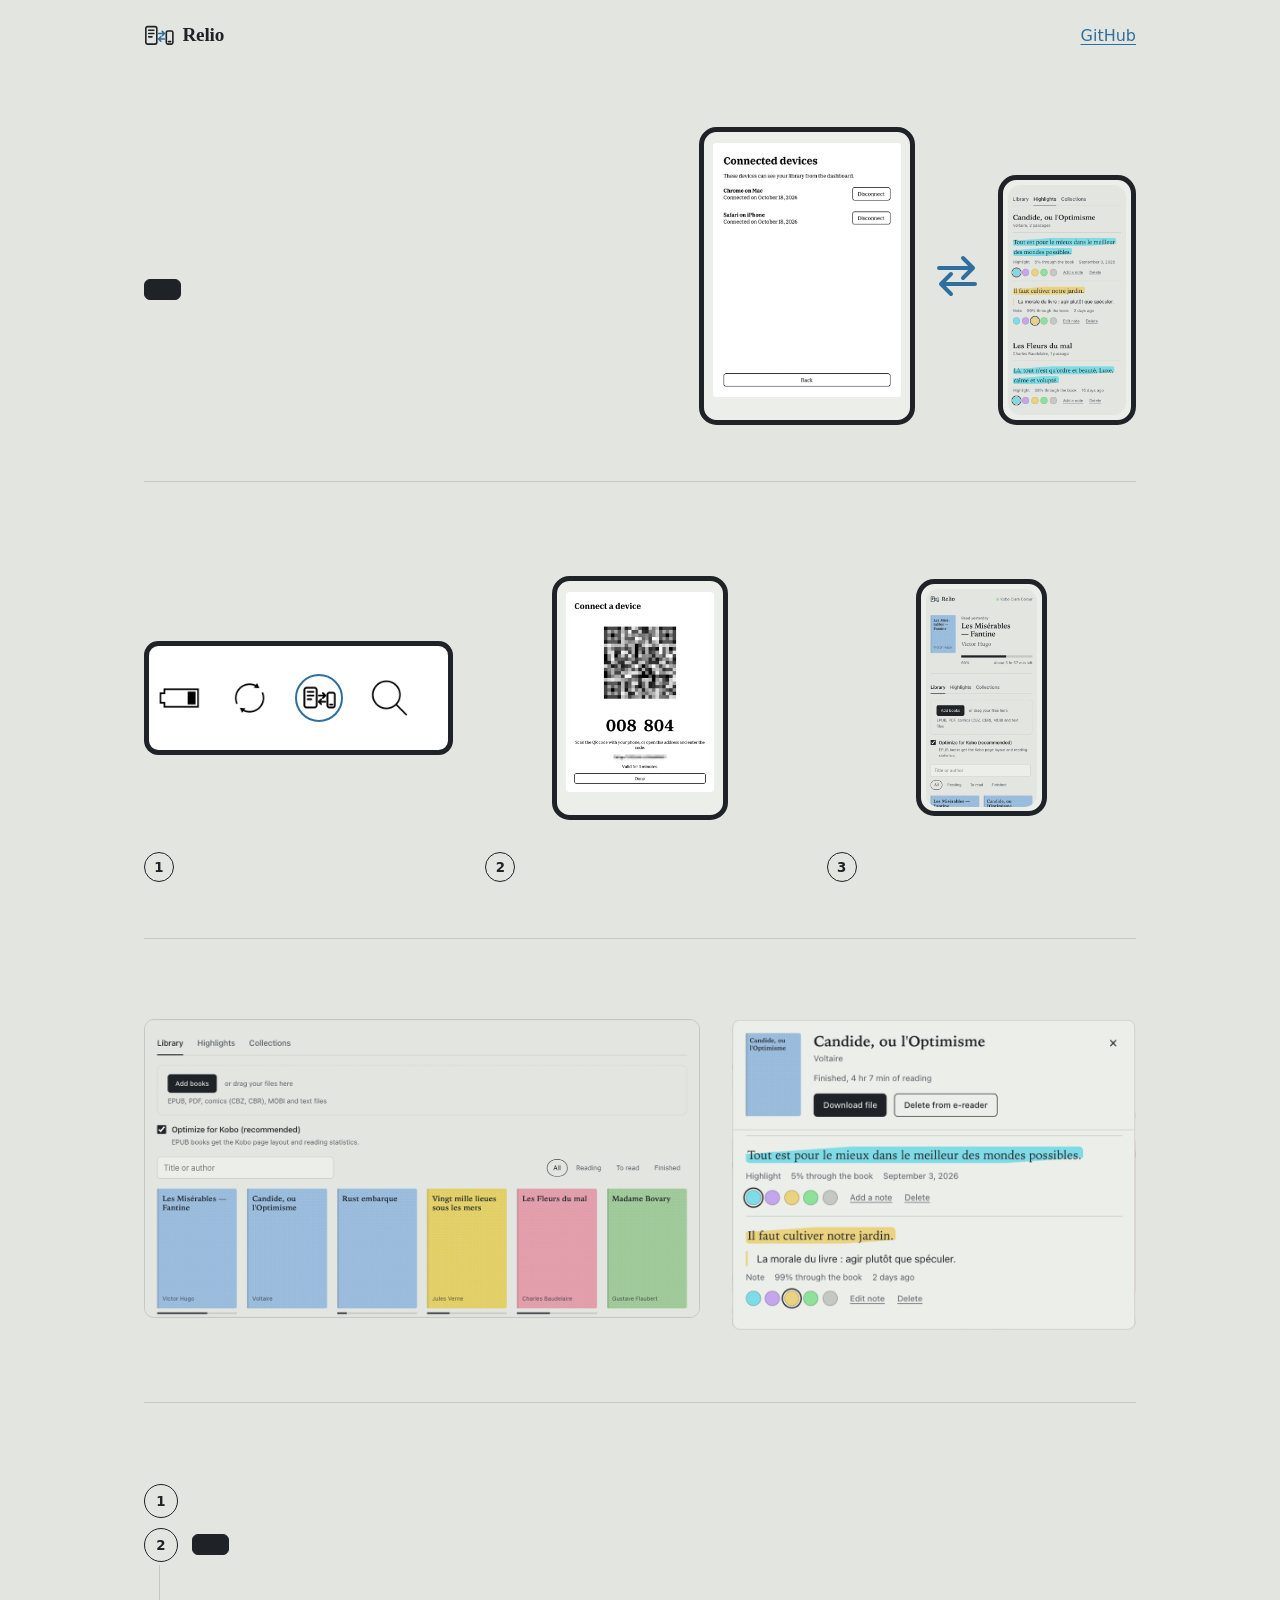
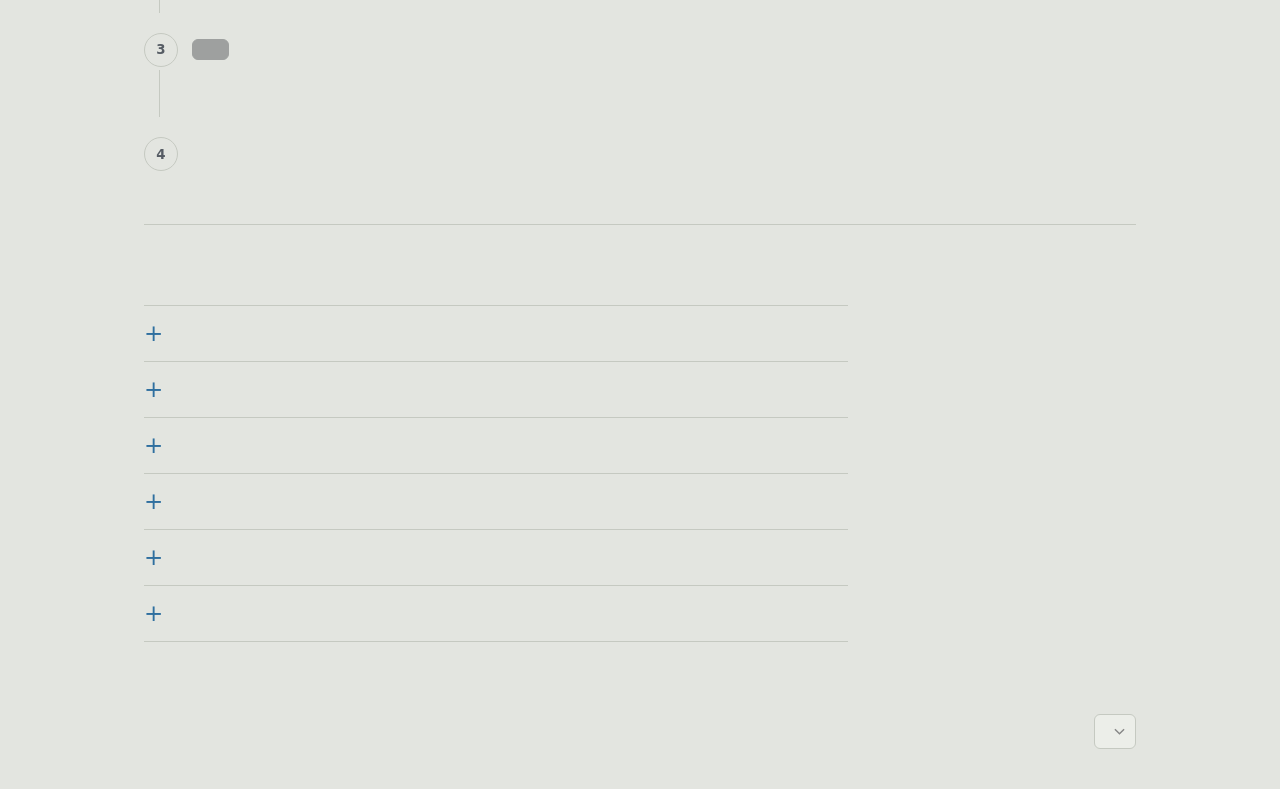
==== web/site/index.html @ ad75dd7f "Relio 0.1.0" ====
<!doctype html>
<html lang="en">
<head>
  <meta charset="utf-8">
  <meta name="viewport" content="width=device-width, initial-scale=1, viewport-fit=cover">
  <meta name="referrer" content="no-referrer">
  <meta name="description" content="Add books to your Kobo and manage its library from your phone or computer, over your Wi-Fi.">
  <meta name="theme-color" content="#e3e5e0" media="(prefers-color-scheme: light)">
  <meta name="theme-color" content="#1a1c1e" media="(prefers-color-scheme: dark)">
  <title>Relio</title>
  <link rel="icon" href="icon.svg" type="image/svg+xml">
  <link rel="stylesheet" href="site.css">
</head>
<body>
  <header class="topbar">
    <span class="brand"><svg class="brand-mark" viewBox="0 0 42 42" aria-hidden="true"><rect x="2.5" y="9" width="15" height="24" rx="2.5"/><path d="M6.5 14h7M6.5 18.5h7M6.5 23h4.5"/><rect x="30.5" y="15" width="9" height="18" rx="2.2"/><path d="M33.5 29.5h3"/><path class="brand-arrows" d="M20 18.5h8M25 15.5l3 3-3 3M28 26h-8M23 23l-3 3 3 3"/></svg>Relio</span>
    <a class="quiet-link" href="https://github.com/andronedev/relio">GitHub</a>
  </header>

  <main>
    <section class="hero">
      <div class="hero-text">
        <h1 data-i18n="heroTitle"></h1>
        <p class="lede" data-i18n="heroText"></p>
        <p class="actions">
          <a class="button" href="#install" data-i18n="installCta"></a>
          <a class="quiet-link" href="https://github.com/andronedev/relio" data-i18n="sourceLink"></a>
        </p>
      </div>
      <div class="pair" aria-hidden="true">
        <div class="device reader"><img src="kobo-panel.png" alt="" width="536" height="724"></div>
        <svg class="trip" viewBox="0 0 24 24"><path d="M3 8h17M15 3l5 5-5 5M21 16H4M9 11l-5 5 5 5"/></svg>
        <div class="device phone">
          <picture>
            <source srcset="phone-highlights-dark.png" media="(prefers-color-scheme: dark)">
            <img src="phone-highlights-light.png" alt="" width="780" height="1520">
          </picture>
        </div>
      </div>
    </section>

    <section class="how" aria-labelledby="how-title">
      <h2 id="how-title" data-i18n="howTitle"></h2>
      <ol class="how-steps">
        <li>
          <div class="stage">
            <div class="bar"><img src="kobo-bar.png" alt="" width="340" height="112"><span class="ring"></span></div>
          </div>
          <p data-i18n="how1"></p>
        </li>
        <li>
          <div class="stage"><div class="device reader"><img src="kobo-pair.png" alt="" width="536" height="724"></div></div>
          <p data-i18n="how2"></p>
        </li>
        <li>
          <div class="stage">
            <div class="device phone">
              <picture>
                <source srcset="phone-library-dark.png" media="(prefers-color-scheme: dark)">
                <img src="phone-library-light.png" alt="" width="780" height="1520">
              </picture>
            </div>
          </div>
          <p data-i18n="how3"></p>
        </li>
      </ol>
    </section>

    <section class="library" aria-labelledby="library-title">
      <h2 id="library-title" data-i18n="libraryTitle"></h2>
      <div class="shots">
        <figure>
          <picture>
            <source srcset="library-dark.png" media="(prefers-color-scheme: dark)">
            <img src="library-light.png" alt="" width="1240" height="665">
          </picture>
          <figcaption data-i18n="libraryText"></figcaption>
        </figure>
        <figure>
          <picture>
            <source srcset="book-dark.png" media="(prefers-color-scheme: dark)">
            <img src="book-light.png" alt="" width="900" height="692">
          </picture>
          <figcaption data-i18n="bookText"></figcaption>
        </figure>
      </div>
    </section>

    <section class="install" id="install" aria-labelledby="install-title">
      <h2 id="install-title" data-i18n="title"></h2>
      <ol class="steps">
        <li class="step" id="step-plug" data-state="active">
          <h3 data-i18n="plugTitle"></h3>
          <p data-i18n="plugText"></p>
        </li>

        <li class="step" id="step-pick" data-state="active">
          <h3 data-i18n="pickTitle"></h3>
          <p data-i18n="pickText"></p>
          <button class="button" id="pick" type="button" data-i18n="pickButton"></button>
          <p class="status" id="pick-status" role="status"></p>
        </li>

        <li class="step" id="step-install" data-state="pending">
          <h3 data-i18n="installTitle"></h3>
          <p data-i18n="installText"></p>
          <button class="button" id="install" type="button" disabled data-i18n="installButton"></button>
          <p class="status" id="install-status" role="status"></p>
        </li>

        <li class="step" id="step-finish" data-state="pending">
          <h3 data-i18n="finishTitle"></h3>
          <p data-i18n="finishText"></p>
        </li>
      </ol>

      <div class="fallback" id="fallback" hidden>
        <h3 data-i18n="fallbackTitle"></h3>
        <p data-i18n="fallbackText"></p>
        <a class="button" href="KoboRoot.tgz" download data-i18n="fallbackButton"></a>
      </div>
    </section>

    <section class="faq" aria-labelledby="faq-title">
      <h2 id="faq-title" data-i18n="faqTitle"></h2>
      <details><summary data-i18n="q1"></summary><p data-i18n="a1"></p></details>
      <details><summary data-i18n="q2"></summary><p data-i18n="a2"></p></details>
      <details><summary data-i18n="q3"></summary><p data-i18n="a3"></p></details>
      <details><summary data-i18n="q4"></summary><p data-i18n="a4"></p></details>
      <details><summary data-i18n="q5"></summary><p data-i18n="a5"></p></details>
      <details><summary data-i18n="q6"></summary><p data-i18n="a6"></p></details>
    </section>
  </main>

  <footer class="site-footer">
    <p data-i18n="footerLicense"></p>
    <label class="language">
      <span data-i18n="language"></span>
      <select id="language"></select>
    </label>
  </footer>

  <script src="install.js" type="module"></script>
</body>
</html>
---- web/site/site.css ----
:root {
  --paper: #e3e5e0;
  --paper-raised: #eceee9;
  --ink: #1f2328;
  --ink-soft: #565c64;
  --rule: #c5c9c1;
  --focus: #2f5f8f;
  --accent: #2f6f9f;
  --done: #a3cd9d;

  --serif: "Iowan Old Style", "Charter", "Bitstream Charter", "Sitka Text", Cambria, Georgia, serif;
  --sans: system-ui, -apple-system, "Segoe UI", Roboto, sans-serif;

  --step--1: 0.833rem;
  --step-0: 1rem;
  --step-1: 1.2rem;
  --step-2: 1.44rem;
  --step-3: 1.728rem;
  --step-5: clamp(2.2rem, 1.4rem + 3.4vw, 3.4rem);

  color-scheme: light dark;
}

@media (prefers-color-scheme: dark) {
  :root {
    --paper: #1a1c1e;
    --paper-raised: #232628;
    --ink: #dcdfd8;
    --ink-soft: #9aa09a;
    --rule: #34383a;
    --focus: #8fb6de;
    --accent: #8fb6de;
    --done: #4c7448;
  }
}

* { box-sizing: border-box; }

body {
  margin: 0;
  background: var(--paper);
  color: var(--ink);
  font: var(--step-0)/1.6 var(--sans);
  -webkit-font-smoothing: antialiased;
}

:focus-visible { outline: 2px solid var(--focus); outline-offset: 2px; }

h1, h2, h3, p, li, summary { overflow-wrap: anywhere; }

.topbar, main, .site-footer {
  max-width: 64rem;
  margin-inline: auto;
  padding-inline: max(1rem, env(safe-area-inset-left)) max(1rem, env(safe-area-inset-right));
}

.topbar {
  display: flex;
  align-items: center;
  justify-content: space-between;
  gap: 1rem;
  padding-block: max(1.25rem, env(safe-area-inset-top)) 1.25rem;
}

.brand { display: inline-flex; align-items: center; gap: 0.4em; font: 700 var(--step-1) var(--serif); letter-spacing: -0.01em; }

.brand-mark {
  width: 1.6em;
  height: 1.6em;
  fill: none;
  stroke: currentColor;
  stroke-width: 2.2;
  stroke-linecap: round;
  stroke-linejoin: round;
}

.brand-arrows { stroke: var(--accent); }

.quiet-link { color: var(--accent); text-underline-offset: 0.2em; }

.button {
  display: inline-block;
  padding: 0.6rem 1.1rem;
  border: 1px solid var(--ink);
  border-radius: 6px;
  background: var(--ink);
  color: var(--paper);
  font: 500 var(--step--1) var(--sans);
  text-decoration: none;
  cursor: pointer;
}

.button:disabled { opacity: 0.35; cursor: not-allowed; }

main > section { padding-block: 3.5rem; }
main > section + section { border-top: 1px solid var(--rule); }

h2 {
  margin: 0 0 1.5rem;
  font: 600 var(--step-3)/1.15 var(--serif);
  letter-spacing: -0.015em;
}

/* Hero: the icon, drawn at full size with the real screens inside. */

.hero {
  display: grid;
  gap: 3rem;
  align-items: center;
}

@media (min-width: 52rem) {
  .hero { grid-template-columns: minmax(0, 1fr) auto; }
}

h1 {
  margin: 0 0 1rem;
  font: 600 var(--step-5)/1.05 var(--serif);
  letter-spacing: -0.025em;
  text-wrap: balance;
}

.lede {
  max-width: 32rem;
  margin: 0 0 1.75rem;
  color: var(--ink-soft);
  font: var(--step-1)/1.55 var(--serif);
}

.actions { display: flex; flex-wrap: wrap; align-items: center; gap: 0.75rem 1.5rem; margin: 0; }

.pair {
  display: flex;
  align-items: flex-end;
  justify-content: center;
  gap: clamp(0.6rem, 2vw, 1.1rem);
}

.device {
  border: 0.32rem solid var(--ink);
  background: var(--paper-raised);
}

.device img { display: block; width: 100%; height: auto; }

.reader { width: clamp(9rem, 30vw, 13.5rem); padding: 0.7rem 0.55rem 1.4rem; border-radius: 1.1rem; }
.reader img { border-radius: 0.2rem; }
.phone { width: clamp(6rem, 19vw, 8.6rem); padding: 0.3rem; border-radius: 1.15rem; }
.phone img { border-radius: 0.8rem; }

.trip {
  flex: none;
  align-self: center;
  width: clamp(2rem, 6vw, 3rem);
  fill: none;
  stroke: var(--accent);
  stroke-width: 2;
  stroke-linecap: round;
  stroke-linejoin: round;
}

/* How it works: the three screens in the order you meet them. */

.how-steps {
  display: grid;
  gap: 2.5rem 2rem;
  margin: 0;
  padding: 0;
  list-style: none;
  counter-reset: how;
}

@media (min-width: 44rem) {
  .how-steps { grid-template-columns: repeat(3, minmax(0, 1fr)); }
}

.how-steps li { counter-increment: how; }

.stage {
  display: flex;
  align-items: center;
  justify-content: center;
  margin-bottom: 1.1rem;
}

@media (min-width: 44rem) {
  .stage { height: 17rem; }
}

.stage .reader { width: 11rem; }
.stage .phone { width: 8.2rem; }

.bar {
  position: relative;
  width: min(100%, 20rem);
  padding: 0.35rem 0.6rem;
  border: 0.32rem solid var(--ink);
  border-radius: 0.9rem;
  background: #fff;
}

.bar img { display: block; width: 100%; height: auto; }

/* Circles the Relio icon, which sits at 195 of the strip's 340 pixels. */
.ring {
  position: absolute;
  top: 50%;
  left: calc(0.6rem + (100% - 1.2rem) * 0.5735);
  width: 3rem;
  height: 3rem;
  border: 2.5px solid var(--accent);
  border-radius: 50%;
  transform: translate(-50%, -50%);
}

.how-steps p {
  display: flex;
  gap: 0.75rem;
  margin: 0;
  font: var(--step-1)/1.4 var(--serif);
}

.how-steps p::before {
  content: counter(how);
  flex: none;
  display: grid;
  place-items: center;
  width: 1.75rem;
  height: 1.75rem;
  margin-top: 0.05rem;
  border: 1.5px solid var(--ink);
  border-radius: 50%;
  font: 600 var(--step--1) var(--sans);
}

/* The library: real dashboard screens, a sentence under each. */

.shots {
  display: grid;
  gap: 2.5rem 2rem;
  align-items: start;
}

@media (min-width: 52rem) {
  .shots { grid-template-columns: 1.79fr 1.3fr; }
}

.shots figure { margin: 0; }
.shots img { display: block; width: 100%; height: auto; }
.shots figure:first-child img { border: 1px solid var(--rule); border-radius: 10px; }

.shots figcaption {
  max-width: 34rem;
  margin-top: 1rem;
  font: var(--step-1)/1.45 var(--serif);
}

/* Install */

.steps { max-width: 40rem; margin: 0; padding: 0; list-style: none; counter-reset: step; }

.step {
  position: relative;
  padding-block-end: 2rem;
  padding-inline-start: 3rem;
  counter-increment: step;
}

.step::before {
  content: counter(step);
  position: absolute;
  inset-inline-start: 0;
  top: 0.1rem;
  display: grid;
  place-items: center;
  width: 2rem;
  height: 2rem;
  border: 1.5px solid var(--ink);
  border-radius: 50%;
  font: 600 var(--step--1) var(--sans);
}

.step:not(:last-child)::after {
  content: "";
  position: absolute;
  inset-inline-start: calc(1rem - 0.75px);
  top: 2.4rem;
  bottom: 0.4rem;
  border-inline-start: 1.5px solid var(--rule);
}

.step[data-state="done"]::before { content: "✓"; background: var(--done); border-color: var(--done); color: #1f2328; }
.step[data-state="pending"] { color: var(--ink-soft); }
.step[data-state="pending"]::before { border-color: var(--rule); }

.step h3 { margin: 0 0 0.25rem; font: 600 var(--step-1)/1.3 var(--serif); }
.step p { max-width: 34rem; margin: 0 0 0.75rem; }

.status { min-height: 1.5em; color: var(--ink-soft); font-size: var(--step--1); }

.fallback { max-width: 40rem; padding: 1.5rem; border: 1px solid var(--rule); border-radius: 10px; background: var(--paper-raised); }
.fallback h3 { margin: 0 0 0.5rem; font: 600 var(--step-1) var(--serif); }

/* Questions */

.faq details { max-width: 44rem; border-top: 1px solid var(--rule); }
.faq details:last-of-type { border-bottom: 1px solid var(--rule); }

.faq summary {
  display: flex;
  justify-content: space-between;
  gap: 1rem;
  padding-block: 1rem;
  font: 600 var(--step-1)/1.35 var(--serif);
  cursor: pointer;
  list-style: none;
}

.faq summary::-webkit-details-marker { display: none; }
.faq summary::after { content: "+"; flex: none; color: var(--accent); font: 400 var(--step-2)/1 var(--sans); }
.faq details[open] summary::after { content: "\2212"; }
.faq details p { max-width: 38rem; margin: 0 0 1.25rem; color: var(--ink-soft); }

/* Footer and language */

.site-footer {
  display: flex;
  flex-wrap: wrap;
  align-items: center;
  justify-content: space-between;
  gap: 1rem 2rem;
  padding-block: 1rem max(2.5rem, env(safe-area-inset-bottom));
  color: var(--ink-soft);
  font-size: var(--step--1);
}

.site-footer p { margin: 0; }

.language { display: inline-flex; align-items: center; gap: 0.6rem; }

.language select {
  padding: 0.35rem 1.9rem 0.35rem 0.6rem;
  border: 1px solid var(--rule);
  border-radius: 6px;
  background: var(--paper-raised) url("data:image/svg+xml,%3Csvg xmlns='http://www.w3.org/2000/svg' viewBox='0 0 12 8'%3E%3Cpath d='M1 1.5l5 5 5-5' fill='none' stroke='%23888' stroke-width='1.6'/%3E%3C/svg%3E") no-repeat right 0.6rem center / 0.7rem;
  color: var(--ink);
  font: inherit;
  appearance: none;
}

[dir="rtl"] .language select { padding: 0.35rem 0.6rem 0.35rem 1.9rem; background-position: left 0.6rem center; }

@media (prefers-reduced-motion: no-preference) {
  html { scroll-behavior: smooth; }
}
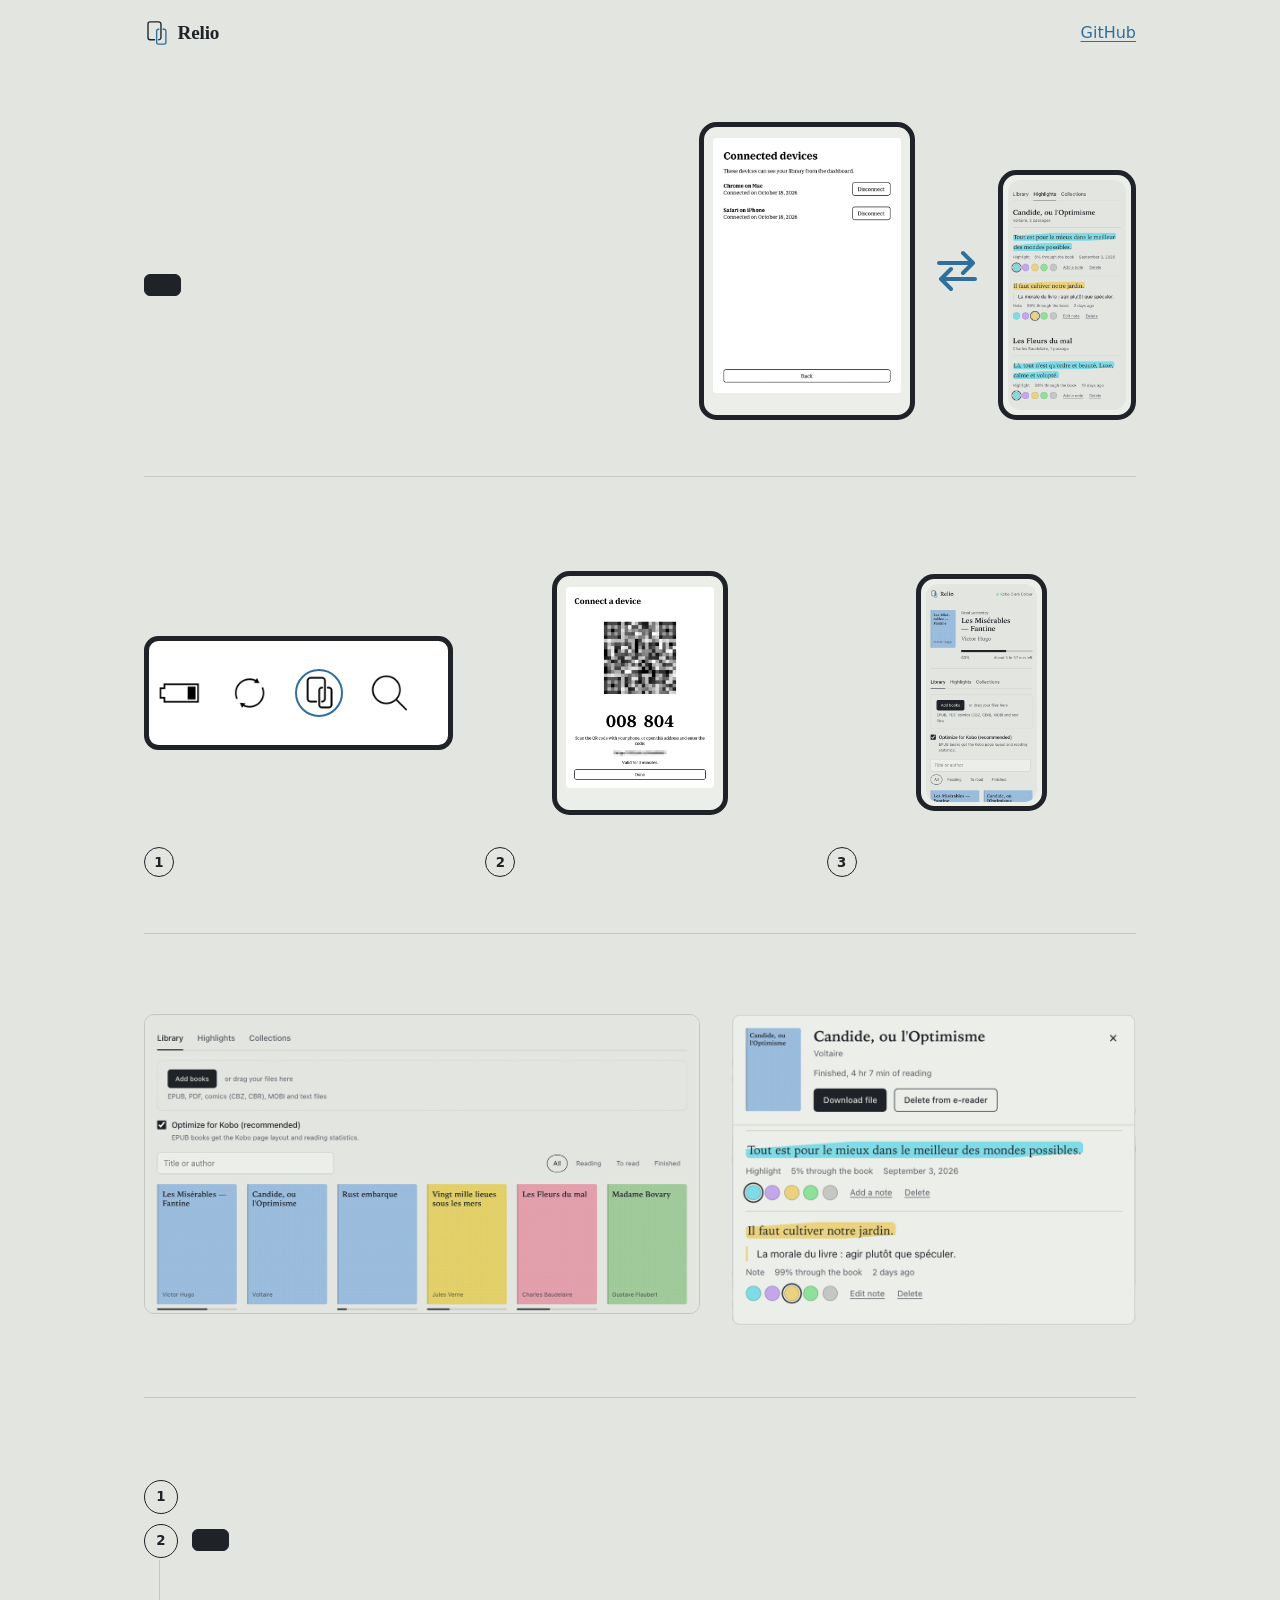
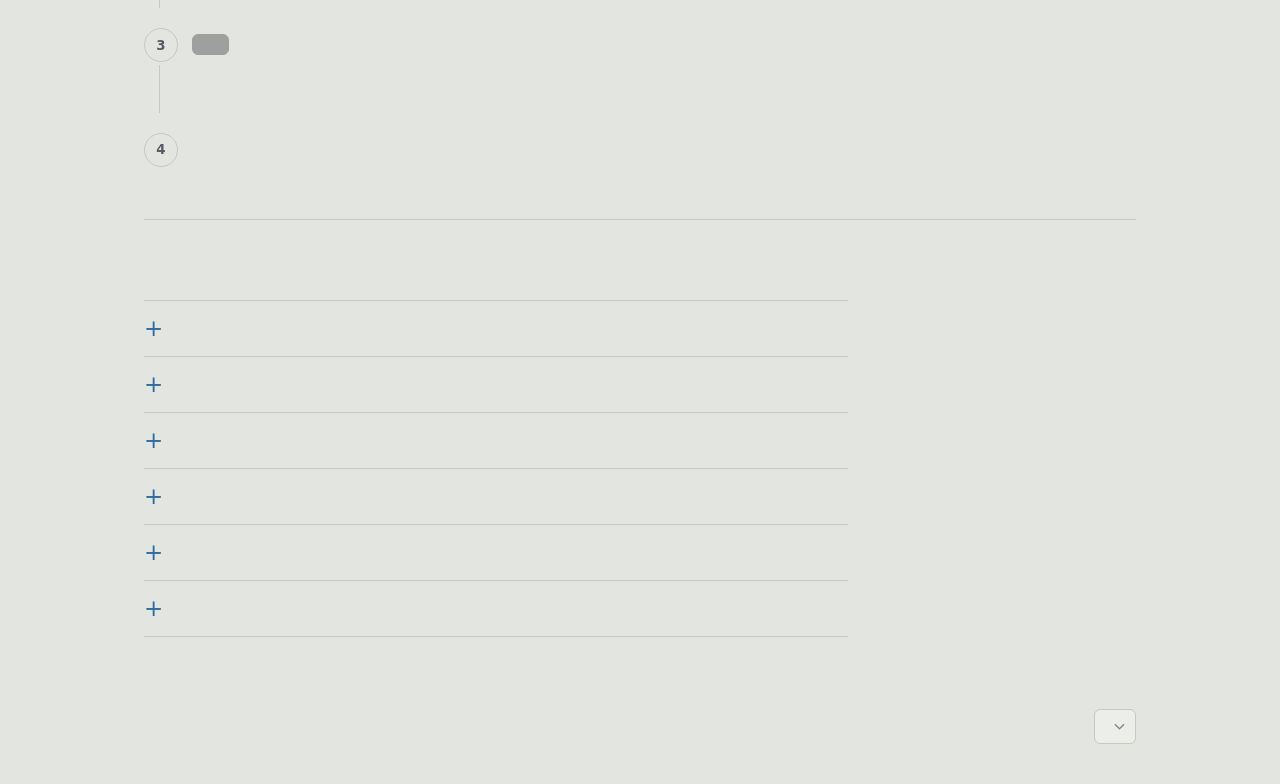
==== commit 8ffa3d16: "Simplify the icon to two interlocked links The e-reader and phone with arrows and text lines did not" ====
--- a/web/site/index.html
+++ b/web/site/index.html
@@ -8,12 +8,12 @@
   <meta name="theme-color" content="#e3e5e0" media="(prefers-color-scheme: light)">
   <meta name="theme-color" content="#1a1c1e" media="(prefers-color-scheme: dark)">
   <title>Relio</title>
-  <link rel="icon" href="icon.svg" type="image/svg+xml">
+  <link rel="icon" href="favicon.svg" type="image/svg+xml">
   <link rel="stylesheet" href="site.css">
 </head>
 <body>
   <header class="topbar">
-    <span class="brand"><svg class="brand-mark" viewBox="0 0 42 42" aria-hidden="true"><rect x="2.5" y="9" width="15" height="24" rx="2.5"/><path d="M6.5 14h7M6.5 18.5h7M6.5 23h4.5"/><rect x="30.5" y="15" width="9" height="18" rx="2.2"/><path d="M33.5 29.5h3"/><path class="brand-arrows" d="M20 18.5h8M25 15.5l3 3-3 3M28 26h-8M23 23l-3 3 3 3"/></svg>Relio</span>
+    <span class="brand"><svg class="brand-mark" viewBox="0 0 42 42" aria-hidden="true"><path d="M17.1 32H10a3.5 3.5 0 0 1-3.5-3.5v-22A3.5 3.5 0 0 1 10 3h14a3.5 3.5 0 0 1 3.5 3.5v22A3.5 3.5 0 0 1 24 32h-.1"/><path class="brand-phone" d="M30.9 15h1.6a3 3 0 0 1 3 3v18a3 3 0 0 1-3 3h-9a3 3 0 0 1-3-3V18a3 3 0 0 1 3-3h.6"/></svg>Relio</span>
     <a class="quiet-link" href="https://github.com/andronedev/relio">GitHub</a>
   </header>
 
--- a/web/site/site.css
+++ b/web/site/site.css
@@ -65,8 +65,8 @@
 .brand { display: inline-flex; align-items: center; gap: 0.4em; font: 700 var(--step-1) var(--serif); letter-spacing: -0.01em; }
 
 .brand-mark {
-  width: 1.6em;
-  height: 1.6em;
+  width: 1.35em;
+  height: 1.35em;
   fill: none;
   stroke: currentColor;
   stroke-width: 2.2;
@@ -74,7 +74,7 @@
   stroke-linejoin: round;
 }
 
-.brand-arrows { stroke: var(--accent); }
+.brand-phone { stroke: var(--accent); }
 
 .quiet-link { color: var(--accent); text-underline-offset: 0.2em; }
 
